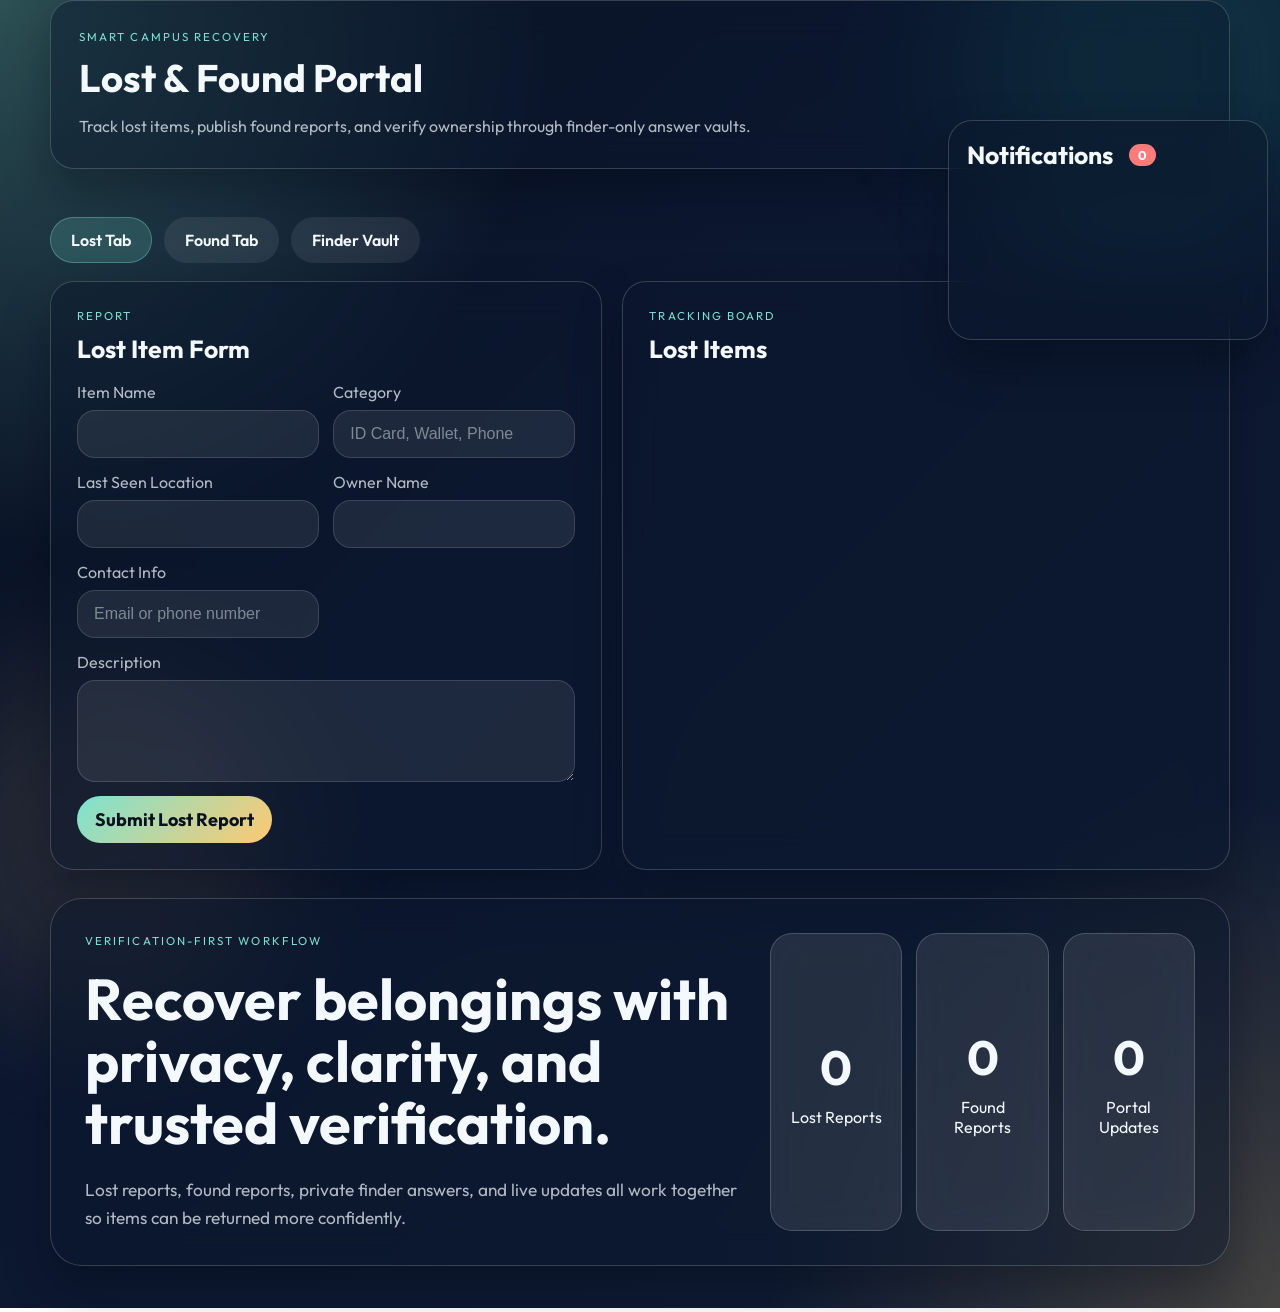
==== LOST&FOUNDPORTAL/frontend/index.html @ 56459ecd "Build lost and found portal" ====
<!DOCTYPE html>
<html lang="en">
<head>
    <meta charset="UTF-8">
    <meta name="viewport" content="width=device-width, initial-scale=1.0">
    <title>Lost &amp; Found Portal</title>
    <link rel="preconnect" href="https://fonts.googleapis.com">
    <link rel="preconnect" href="https://fonts.gstatic.com" crossorigin>
    <link href="https://fonts.googleapis.com/css2?family=Outfit:wght@300;400;500;600;700&display=swap" rel="stylesheet">
    <link rel="stylesheet" href="styles.css">
</head>
<body>
    <div class="ambient ambient-one"></div>
    <div class="ambient ambient-two"></div>

    <header class="shell glass">
        <div>
            <p class="eyebrow">Smart Campus Recovery</p>
            <h1>Lost &amp; Found Portal</h1>
            <p class="subtext">Track lost items, publish found reports, and verify ownership through finder-only answer vaults.</p>
        </div>
    </header>

    <main class="shell">
        <section class="tabs">
            <button class="tab active" data-tab="lost">Lost Tab</button>
            <button class="tab" data-tab="found">Found Tab</button>
            <button class="tab" data-tab="finder">Finder Vault</button>
        </section>

        <section class="workspace active" id="lostTab">
            <div class="grid two-column">
                <article class="glass panel">
                    <div class="panel-head">
                        <div>
                            <p class="eyebrow">Report</p>
                            <h3>Lost Item Form</h3>
                        </div>
                    </div>
                    <form id="lostForm" class="form-grid">
                        <label>
                            Item Name
                            <input type="text" name="item_name" required>
                        </label>
                        <label>
                            Category
                            <input type="text" name="category" placeholder="ID Card, Wallet, Phone" required>
                        </label>
                        <label>
                            Last Seen Location
                            <input type="text" name="location" required>
                        </label>
                        <label>
                            Owner Name
                            <input type="text" name="owner_name" required>
                        </label>
                        <label>
                            Contact Info
                            <input type="text" name="contact_info" placeholder="Email or phone number" required>
                        </label>
                        <label class="full-span">
                            Description
                            <textarea name="description" rows="4" required></textarea>
                        </label>
                        <button type="submit" class="primary-button">Submit Lost Report</button>
                    </form>
                </article>

                <article class="glass panel">
                    <div class="panel-head">
                        <div>
                            <p class="eyebrow">Tracking Board</p>
                            <h3>Lost Items</h3>
                        </div>
                    </div>
                    <div id="lostItemsList" class="card-list"></div>
                </article>
            </div>
        </section>

        <section class="workspace" id="foundTab">
            <div class="grid two-column">
                <article class="glass panel">
                    <div class="panel-head">
                        <div>
                            <p class="eyebrow">Report</p>
                            <h3>Found Item Form</h3>
                        </div>
                    </div>
                    <form id="foundForm" class="form-grid">
                        <label>
                            Item Name
                            <input type="text" name="item_name" required>
                        </label>
                        <label>
                            Category
                            <input type="text" name="category" required>
                        </label>
                        <label>
                            Found Location
                            <input type="text" name="location" required>
                        </label>
                        <label>
                            Finder Name
                            <input type="text" name="finder_name" required>
                        </label>
                        <label>
                            Finder Contact
                            <input type="text" name="finder_contact" placeholder="Email or phone number" required>
                        </label>
                        <label class="full-span">
                            Description
                            <textarea name="description" rows="3" required></textarea>
                        </label>

                        <div class="full-span verification-builder">
                            <div class="builder-head">
                                <div>
                                    <p class="eyebrow">Special Feature</p>
                                    <h4>Verification Questions</h4>
                                </div>
                                <button type="button" class="ghost-button" id="addQuestionButton">Add Question</button>
                            </div>
                            <p class="helper-text">Correct answers are stored privately and shown only inside the finder vault after entering the generated access key.</p>
                            <div id="questionList" class="question-list"></div>
                        </div>
                        <button type="submit" class="primary-button">Submit Found Report</button>
                    </form>
                    <div id="finderAccessResult" class="result-banner hidden"></div>
                </article>

                <article class="glass panel">
                    <div class="panel-head">
                        <div>
                            <p class="eyebrow">Public Feed</p>
                            <h3>Found Items</h3>
                        </div>
                    </div>
                    <div id="foundItemsList" class="card-list"></div>
                </article>
            </div>
        </section>

        <section class="workspace" id="finderTab">
            <div class="grid finder-grid">
                <article class="glass panel">
                    <div class="panel-head">
                        <div>
                            <p class="eyebrow">Private Access</p>
                            <h3>Open Finder Vault</h3>
                        </div>
                    </div>
                    <form id="finderAccessForm" class="form-grid">
                        <label>
                            Found Item ID
                            <input type="number" name="found_item_id" min="1" required>
                        </label>
                        <label>
                            Finder Access Key
                            <input type="text" name="access_key" required>
                        </label>
                        <button type="submit" class="primary-button">Unlock Answers</button>
                    </form>
                    <p class="helper-text">Use the private access key generated when the found item was created.</p>
                </article>

                <article class="glass panel" id="finderVaultPanel">
                    <div class="panel-head">
                        <div>
                            <p class="eyebrow">Finder-Only View</p>
                            <h3>Verification Answer Vault</h3>
                        </div>
                    </div>
                    <div id="finderVaultContent" class="empty-state">
                        Unlock a found item to view its stored verification answers and submitted claimant responses.
                    </div>
                </article>
            </div>
        </section>

        <section class="hero glass">
            <div class="hero-copy">
                <p class="eyebrow">Verification-first workflow</p>
                <h2>Recover belongings with privacy, clarity, and trusted verification.</h2>
                <p class="subtext">Lost reports, found reports, private finder answers, and live updates all work together so items can be returned more confidently.</p>
            </div>
            <div class="hero-metrics">
                <article class="metric glass-soft">
                    <span id="lostCount">0</span>
                    <p>Lost Reports</p>
                </article>
                <article class="metric glass-soft">
                    <span id="foundCount">0</span>
                    <p>Found Reports</p>
                </article>
                <article class="metric glass-soft">
                    <span id="updateCount">0</span>
                    <p>Portal Updates</p>
                </article>
            </div>
        </section>
    </main>

    <aside class="notification-rail">
        <div class="notification-panel glass" id="notificationPanel">
            <div class="panel-head notification-drag-handle" id="notificationDragHandle">
                <h3>Notifications <span class="badge" id="notificationBadge">0</span></h3>
            </div>
            <div id="notificationList" class="panel-body"></div>
        </div>
    </aside>

    <template id="questionRowTemplate">
        <div class="question-row glass-soft">
            <label>
                Question
                <input type="text" class="question-input" required>
            </label>
            <label>
                Correct Answer
                <input type="text" class="answer-input" required>
            </label>
            <button type="button" class="ghost-button remove-question">Remove</button>
        </div>
    </template>

    <script src="script.js"></script>
</body>
</html>
---- LOST&FOUNDPORTAL/frontend/styles.css ----
:root {
    --bg: #09111f;
    --bg-secondary: #101d34;
    --accent: #7ce2d0;
    --accent-strong: #29c7aa;
    --accent-warm: #ffc971;
    --text: #f4f8ff;
    --muted: rgba(244, 248, 255, 0.72);
    --glass: rgba(12, 24, 45, 0.48);
    --glass-soft: rgba(255, 255, 255, 0.1);
    --border: rgba(255, 255, 255, 0.18);
    --shadow: 0 22px 45px rgba(3, 8, 20, 0.35);
    --radius: 24px;
}

* {
    box-sizing: border-box;
}

body {
    margin: 0;
    min-height: 100vh;
    font-family: "Outfit", sans-serif;
    font-size: 18px;
    color: var(--text);
    background:
        radial-gradient(circle at top left, rgba(124, 226, 208, 0.3), transparent 30%),
        radial-gradient(circle at bottom right, rgba(255, 201, 113, 0.22), transparent 28%),
        linear-gradient(135deg, var(--bg) 0%, #0c1730 38%, var(--bg-secondary) 100%);
    position: relative;
}

.ambient {
    position: fixed;
    width: 360px;
    height: 360px;
    border-radius: 50%;
    filter: blur(70px);
    opacity: 0.4;
    pointer-events: none;
}

.ambient-one {
    top: -120px;
    right: -40px;
    background: rgba(41, 199, 170, 0.45);
}

.ambient-two {
    left: -80px;
    bottom: -120px;
    background: rgba(255, 201, 113, 0.28);
}

.shell {
    width: min(1180px, calc(100% - 32px));
    margin: 0 auto;
}

.glass,
.glass-soft {
    background: var(--glass);
    backdrop-filter: blur(18px);
    -webkit-backdrop-filter: blur(18px);
    border: 1px solid var(--border);
    box-shadow: var(--shadow);
}

.glass-soft {
    background: var(--glass-soft);
    box-shadow: none;
}

header {
    margin-top: 24px;
    padding: 28px;
    border-radius: var(--radius);
    display: flex;
    justify-content: space-between;
    gap: 24px;
    align-items: flex-start;
    position: relative;
}

h1,
h2,
h3,
h4,
h5,
p {
    margin: 0;
}

h1 {
    font-size: clamp(2.1rem, 3vw, 2.8rem);
}

h2 {
    font-size: clamp(2.4rem, 4.5vw, 4.2rem);
    line-height: 1.08;
}

h3 {
    font-size: 1.55rem;
}

h4 {
    font-size: 1.2rem;
}

p,
label,
input,
textarea,
select,
button {
    font-size: 1rem;
}

.eyebrow {
    text-transform: uppercase;
    letter-spacing: 0.18em;
    font-size: 0.72rem;
    color: var(--accent);
    margin-bottom: 10px;
}

.subtext {
    margin-top: 12px;
    color: var(--muted);
    max-width: 720px;
    line-height: 1.6;
}

.notification-rail {
    position: fixed;
    top: 120px;
    right: 12px;
    width: 320px;
    z-index: 1200;
}

.primary-button,
.secondary-button,
.ghost-button,
.tab,
button {
    font: inherit;
    border: none;
    cursor: pointer;
    transition: transform 0.2s ease, background 0.2s ease, border-color 0.2s ease;
}

.primary-button,
.secondary-button {
    border-radius: 999px;
    padding: 12px 18px;
}

.secondary-button {
    background: rgba(255, 255, 255, 0.12);
    color: var(--text);
    border: 1px solid rgba(255, 255, 255, 0.2);
}

.primary-button {
    background: linear-gradient(135deg, var(--accent), var(--accent-warm));
    color: #07111f;
    font-weight: 700;
    justify-self: start;
}

.ghost-button {
    background: transparent;
    color: var(--muted);
    border: 1px solid rgba(255, 255, 255, 0.12);
    border-radius: 999px;
    padding: 10px 14px;
}

button:hover,
.tab:hover {
    transform: translateY(-1px);
}

.badge {
    margin-left: 8px;
    background: #ff7b7b;
    color: white;
    border-radius: 999px;
    padding: 3px 9px;
    font-size: 0.8rem;
}

.notification-panel {
    position: relative;
    width: 100%;
    border-radius: 24px;
    padding: 18px;
    min-height: 220px;
    max-height: none;
    overflow: visible;
    z-index: 1200;
    cursor: default;
}

.notification-drag-handle {
    cursor: move;
    user-select: none;
}

.notification-panel h3 {
    display: flex;
    align-items: center;
    gap: 8px;
}

.hidden {
    display: none !important;
}

.panel-head,
.builder-head,
.item-head,
.meta-row,
.panel-body,
.vault-actions,
.vault-header {
    display: flex;
    justify-content: space-between;
    gap: 14px;
    align-items: center;
}

.panel-body,
.vault-actions {
    flex-direction: column;
    align-items: stretch;
}

#notificationList {
    max-height: 70vh;
    overflow-y: auto;
    padding-right: 6px;
}

main {
    padding: 28px 0 42px;
}

.hero {
    border-radius: 32px;
    padding: 34px;
    margin-top: 28px;
    display: grid;
    grid-template-columns: minmax(0, 1.4fr) minmax(280px, 0.9fr);
    gap: 24px;
    align-items: stretch;
}

.hero-copy {
    display: grid;
    align-content: center;
    gap: 10px;
}

.hero .subtext {
    font-size: 1.08rem;
    max-width: 760px;
}

.hero-metrics {
    display: grid;
    grid-template-columns: repeat(3, minmax(0, 1fr));
    gap: 14px;
}

.metric {
    border-radius: 22px;
    padding: 24px 18px;
    text-align: center;
    display: grid;
    align-content: center;
    min-height: 150px;
}

.metric span {
    display: block;
    font-size: clamp(2rem, 4vw, 3rem);
    font-weight: 700;
    margin-bottom: 10px;
}

.metric p {
    font-size: 1rem;
}

.tabs {
    margin: 20px 0 18px;
    display: flex;
    gap: 12px;
    flex-wrap: wrap;
}

.tab {
    padding: 12px 20px;
    border-radius: 999px;
    background: rgba(255, 255, 255, 0.08);
    color: var(--text);
    border: 1px solid transparent;
    font-size: 1rem;
    font-weight: 600;
}

.tab.active {
    background: rgba(124, 226, 208, 0.18);
    border-color: rgba(124, 226, 208, 0.35);
}

.workspace {
    display: none;
}

.workspace.active {
    display: block;
}

.grid {
    display: grid;
    gap: 20px;
}

.two-column {
    grid-template-columns: minmax(320px, 1fr) minmax(360px, 1.1fr);
}

.finder-grid {
    grid-template-columns: minmax(320px, 0.8fr) minmax(380px, 1.2fr);
}

.panel {
    border-radius: var(--radius);
    padding: 26px;
}

.form-grid,
.question-list,
.card-list,
.vault-content,
.claim-answers {
    display: grid;
    gap: 14px;
}

.form-grid label,
.question-row label,
.question-preview label {
    display: grid;
    gap: 8px;
    color: var(--muted);
    font-size: 1rem;
}

.form-grid {
    margin-top: 18px;
    grid-template-columns: repeat(2, minmax(0, 1fr));
}

.full-span {
    grid-column: 1 / -1;
}

input,
textarea,
select {
    width: 100%;
    border: 1px solid rgba(255, 255, 255, 0.14);
    background: rgba(255, 255, 255, 0.08);
    border-radius: 18px;
    padding: 14px 16px;
    color: var(--text);
    outline: none;
    font-size: 1rem;
}

textarea {
    resize: vertical;
}

input::placeholder,
textarea::placeholder {
    color: rgba(244, 248, 255, 0.46);
}

.verification-builder {
    padding: 18px;
    border-radius: 22px;
    background: rgba(255, 255, 255, 0.05);
    border: 1px solid rgba(255, 255, 255, 0.08);
}

.helper-text {
    color: var(--muted);
    margin: 8px 0 0;
    line-height: 1.5;
}

.question-row,
.item-card,
.notification-item,
.claim-card {
    border-radius: 20px;
    padding: 16px;
}

.question-row {
    display: grid;
    grid-template-columns: 1fr 1fr auto;
    gap: 12px;
    align-items: end;
}

.item-card p,
.notification-item p,
.claim-card p {
    color: var(--muted);
    line-height: 1.5;
}

.status-chip,
.notification-type {
    padding: 8px 12px;
    border-radius: 999px;
    background: rgba(124, 226, 208, 0.16);
    border: 1px solid rgba(124, 226, 208, 0.25);
    font-size: 0.92rem;
    white-space: nowrap;
}

.meta-row {
    margin: 12px 0;
    color: var(--muted);
    flex-wrap: wrap;
}

.question-preview {
    margin-top: 12px;
    display: grid;
    gap: 12px;
}

.claim-form {
    margin-top: 14px;
    display: grid;
    gap: 12px;
}

.result-banner,
.empty-state {
    margin-top: 18px;
    padding: 18px;
    border-radius: 20px;
    border: 1px solid rgba(124, 226, 208, 0.22);
    background: rgba(124, 226, 208, 0.12);
    color: var(--text);
    line-height: 1.6;
}

.empty-state {
    background: rgba(255, 255, 255, 0.06);
    border-color: rgba(255, 255, 255, 0.1);
}

.compact {
    margin-top: 0;
}

.vault-row {
    display: flex;
    justify-content: space-between;
    gap: 16px;
    align-items: center;
    padding: 12px 14px;
    border-radius: 16px;
    background: rgba(255, 255, 255, 0.06);
}

.vault-section {
    display: grid;
    gap: 12px;
}

.status-form {
    display: flex;
    gap: 10px;
    flex-wrap: wrap;
}

small {
    color: rgba(244, 248, 255, 0.58);
}

@media (max-width: 980px) {
    header {
        flex-direction: column;
    }

    .two-column,
    .finder-grid {
        grid-template-columns: 1fr;
    }

    .hero {
        grid-template-columns: 1fr;
    }

    .hero-metrics {
        grid-template-columns: repeat(3, minmax(0, 1fr));
    }

    .form-grid {
        grid-template-columns: 1fr;
    }

    .question-row {
        grid-template-columns: 1fr;
    }

    .notification-rail {
        position: static;
        width: min(100% - 32px, 1180px);
        margin: 18px auto 0;
    }

    .notification-panel {
        width: 100%;
    }
}

@media (max-width: 640px) {
    .shell {
        width: min(100% - 20px, 1180px);
    }

    header,
    .panel,
    .hero {
        padding: 20px;
    }

    .hero-metrics {
        grid-template-columns: 1fr;
    }

    .status-form {
        flex-direction: column;
    }
}
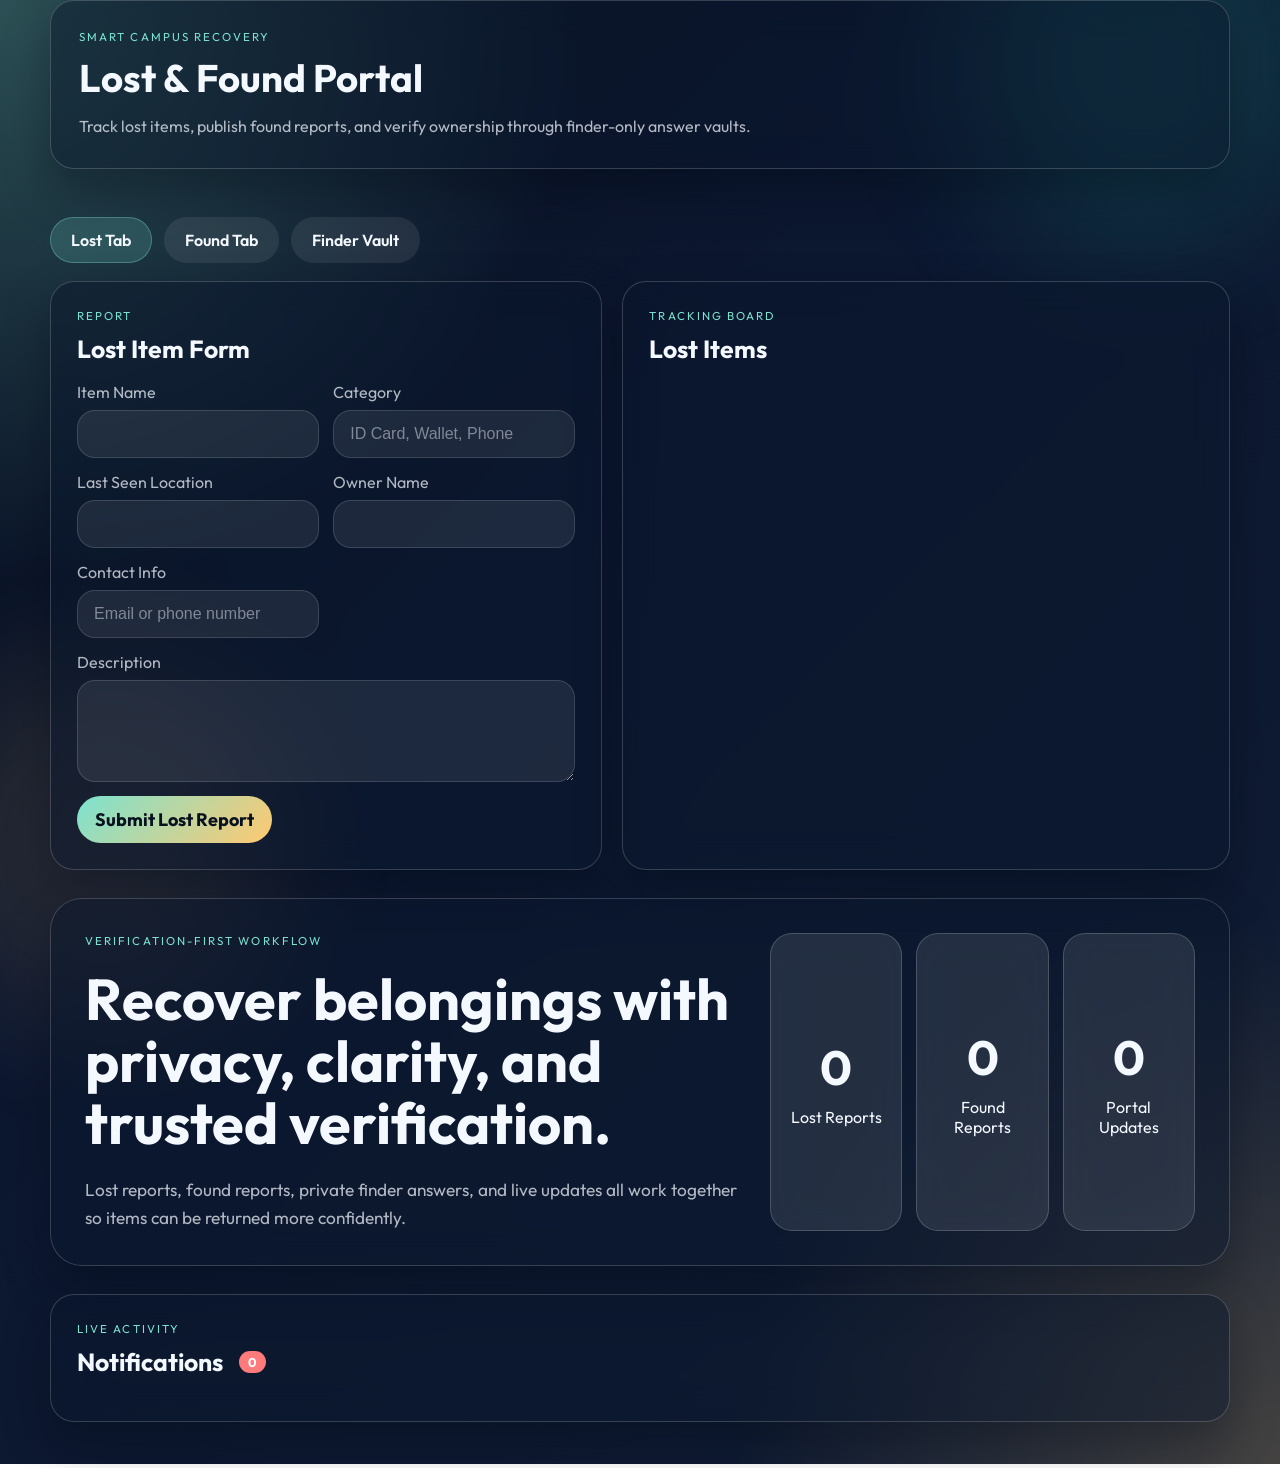
==== commit bdf61b66: "Move notifications to page bottom" ====
--- a/LOST&FOUNDPORTAL/frontend/index.html
+++ b/LOST&FOUNDPORTAL/frontend/index.html
@@ -129,15 +129,40 @@
                     <div id="finderAccessResult" class="result-banner hidden"></div>
                 </article>
 
-                <article class="glass panel">
-                    <div class="panel-head">
-                        <div>
-                            <p class="eyebrow">Public Feed</p>
-                            <h3>Found Items</h3>
-                        </div>
-                    </div>
-                    <div id="foundItemsList" class="card-list"></div>
-                </article>
+                <div class="grid public-found-column">
+                    <article class="glass panel">
+                        <div class="panel-head">
+                            <div>
+                                <p class="eyebrow">Public Feed</p>
+                                <h3>Found Items</h3>
+                            </div>
+                        </div>
+                        <div id="foundItemsList" class="card-list"></div>
+                    </article>
+
+                    <article class="glass panel">
+                        <div class="panel-head">
+                            <div>
+                                <p class="eyebrow">Claimant Access</p>
+                                <h3>Check Claim Status</h3>
+                            </div>
+                        </div>
+                        <form id="claimStatusForm" class="form-grid">
+                            <label>
+                                Claim ID
+                                <input type="number" name="claim_id" min="1" required>
+                            </label>
+                            <label>
+                                Claimant Contact
+                                <input type="text" name="claimant_contact" placeholder="Same email or phone used in claim" required>
+                            </label>
+                            <button type="submit" class="secondary-button">Check Status</button>
+                        </form>
+                        <div id="claimStatusResult" class="empty-state compact">
+                            Enter your claim ID and the same contact you used while submitting the claim.
+                        </div>
+                    </article>
+                </div>
             </div>
         </section>
 
@@ -199,16 +224,17 @@
                 </article>
             </div>
         </section>
+
+        <section class="notification-section glass" id="notificationPanel">
+            <div class="panel-head">
+                <div>
+                    <p class="eyebrow">Live Activity</p>
+                    <h3>Notifications <span class="badge" id="notificationBadge">0</span></h3>
+                </div>
+            </div>
+            <div id="notificationList" class="panel-body"></div>
+        </section>
     </main>
-
-    <aside class="notification-rail">
-        <div class="notification-panel glass" id="notificationPanel">
-            <div class="panel-head notification-drag-handle" id="notificationDragHandle">
-                <h3>Notifications <span class="badge" id="notificationBadge">0</span></h3>
-            </div>
-            <div id="notificationList" class="panel-body"></div>
-        </div>
-    </aside>
 
     <template id="questionRowTemplate">
         <div class="question-row glass-soft">
--- a/LOST&FOUNDPORTAL/frontend/styles.css
+++ b/LOST&FOUNDPORTAL/frontend/styles.css
@@ -132,14 +132,6 @@
     line-height: 1.6;
 }
 
-.notification-rail {
-    position: fixed;
-    top: 120px;
-    right: 12px;
-    width: 320px;
-    z-index: 1200;
-}
-
 .primary-button,
 .secondary-button,
 .ghost-button,
@@ -192,24 +184,13 @@
     font-size: 0.8rem;
 }
 
-.notification-panel {
-    position: relative;
-    width: 100%;
+.notification-section {
+    margin-top: 28px;
     border-radius: 24px;
-    padding: 18px;
-    min-height: 220px;
-    max-height: none;
-    overflow: visible;
-    z-index: 1200;
-    cursor: default;
-}
-
-.notification-drag-handle {
-    cursor: move;
-    user-select: none;
-}
-
-.notification-panel h3 {
+    padding: 26px;
+}
+
+.notification-section h3 {
     display: flex;
     align-items: center;
     gap: 8px;
@@ -239,7 +220,8 @@
 }
 
 #notificationList {
-    max-height: 70vh;
+    margin-top: 18px;
+    max-height: 360px;
     overflow-y: auto;
     padding-right: 6px;
 }
@@ -330,6 +312,10 @@
     gap: 20px;
 }
 
+.public-found-column {
+    align-content: start;
+}
+
 .two-column {
     grid-template-columns: minmax(320px, 1fr) minmax(360px, 1.1fr);
 }
@@ -347,7 +333,8 @@
 .question-list,
 .card-list,
 .vault-content,
-.claim-answers {
+.claim-answers,
+.claim-review-actions {
     display: grid;
     gap: 14px;
 }
@@ -455,6 +442,10 @@
     gap: 12px;
 }
 
+.claim-review-actions {
+    grid-template-columns: repeat(2, minmax(0, 1fr));
+}
+
 .result-banner,
 .empty-state {
     margin-top: 18px;
@@ -475,6 +466,26 @@
     margin-top: 0;
 }
 
+.success-banner {
+    border-color: rgba(124, 226, 208, 0.36);
+    background: rgba(124, 226, 208, 0.18);
+}
+
+.claim-status-copy {
+    margin-top: 10px;
+    line-height: 1.5;
+}
+
+.approval-card {
+    display: grid;
+    gap: 6px;
+    margin-top: 14px;
+    padding: 14px;
+    border-radius: 18px;
+    background: rgba(7, 17, 31, 0.24);
+    border: 1px solid rgba(255, 255, 255, 0.1);
+}
+
 .vault-row {
     display: flex;
     justify-content: space-between;
@@ -526,15 +537,6 @@
         grid-template-columns: 1fr;
     }
 
-    .notification-rail {
-        position: static;
-        width: min(100% - 32px, 1180px);
-        margin: 18px auto 0;
-    }
-
-    .notification-panel {
-        width: 100%;
-    }
 }
 
 @media (max-width: 640px) {
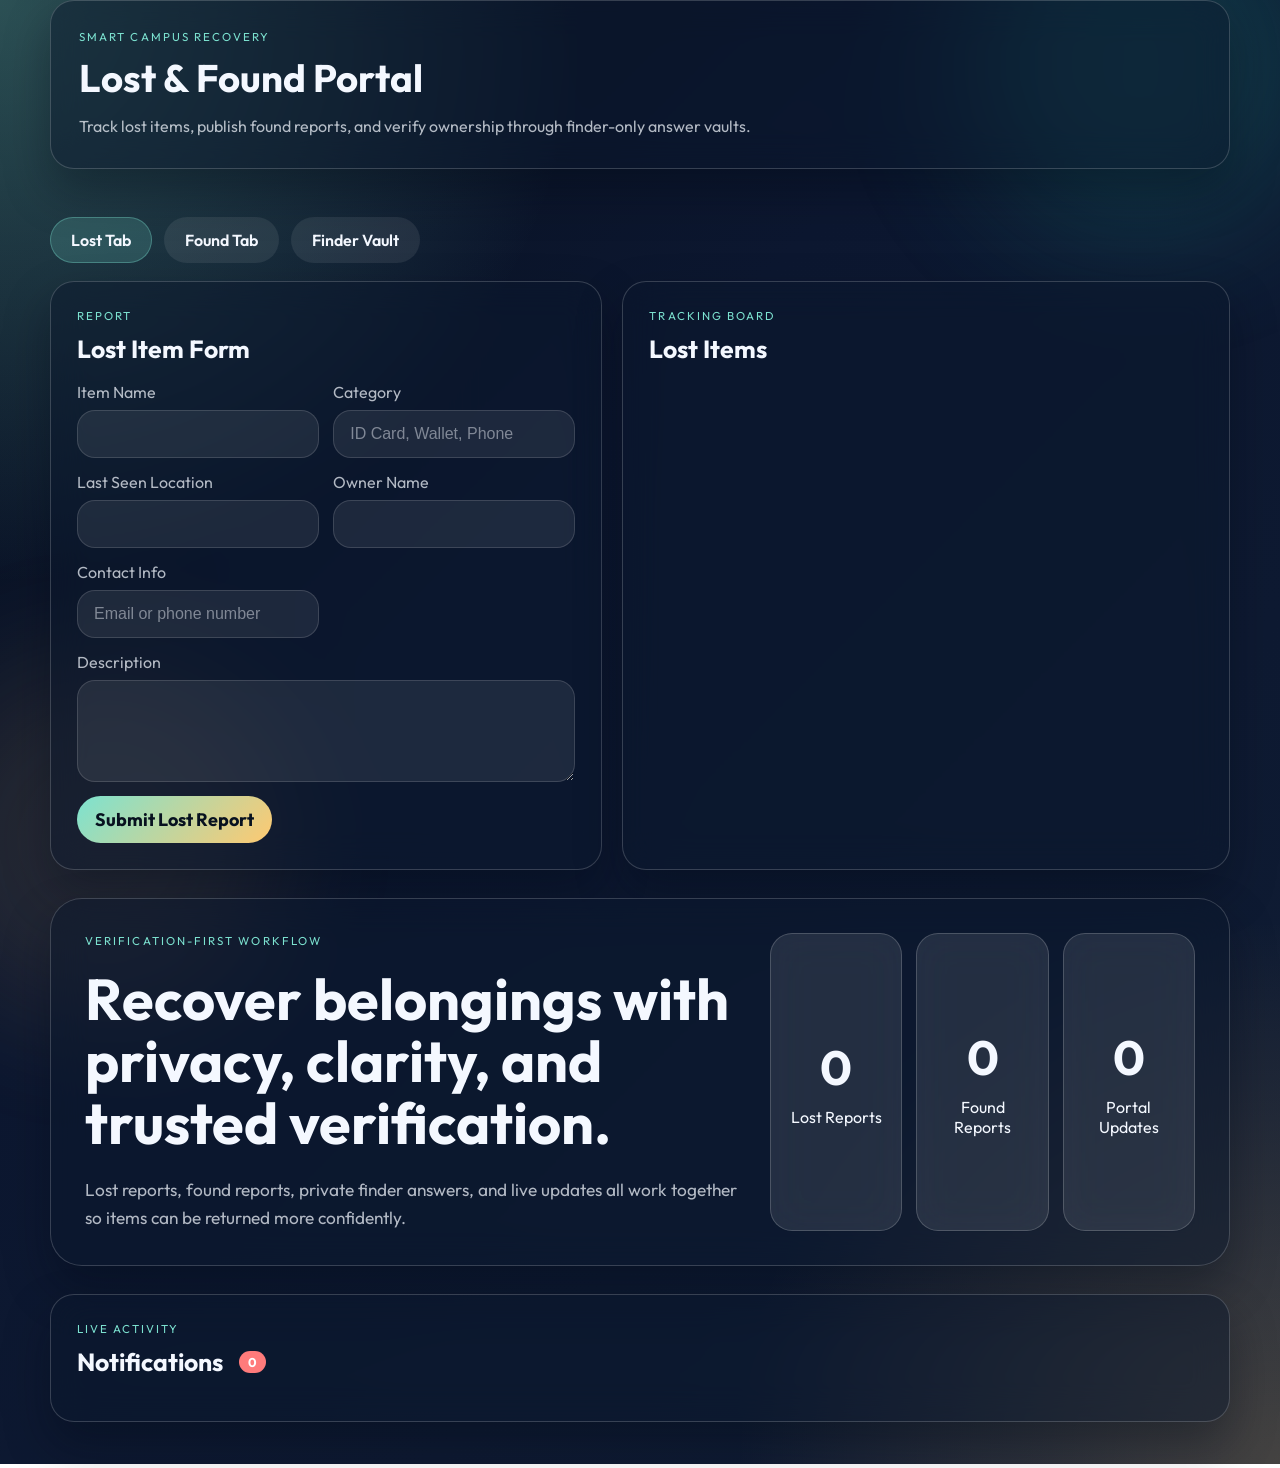
==== commit e5aef920: "Remove found item description field" ====
--- a/LOST&FOUNDPORTAL/frontend/index.html
+++ b/LOST&FOUNDPORTAL/frontend/index.html
@@ -108,11 +108,6 @@
                             Finder Contact
                             <input type="text" name="finder_contact" placeholder="Email or phone number" required>
                         </label>
-                        <label class="full-span">
-                            Description
-                            <textarea name="description" rows="3" required></textarea>
-                        </label>
-
                         <div class="full-span verification-builder">
                             <div class="builder-head">
                                 <div>
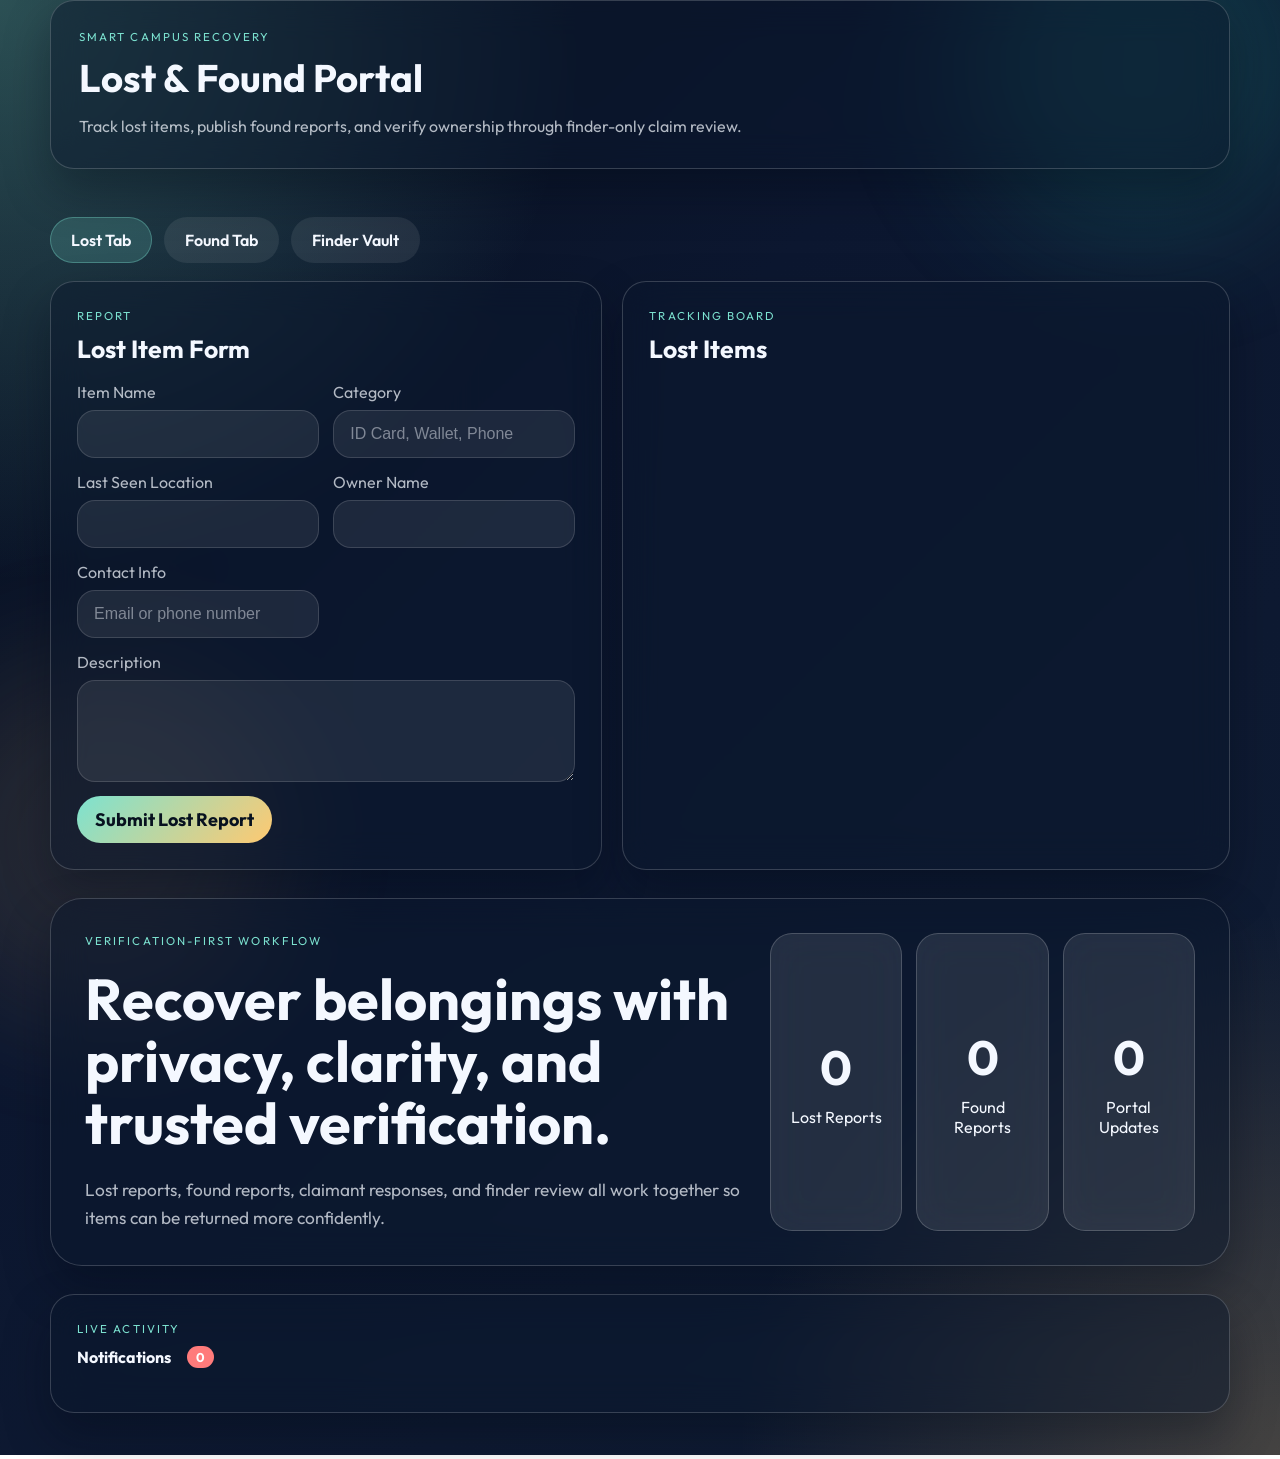
==== commit ac552dec: "Simplify found item verification flow" ====
--- a/LOST&FOUNDPORTAL/frontend/index.html
+++ b/LOST&FOUNDPORTAL/frontend/index.html
@@ -17,7 +17,7 @@
         <div>
             <p class="eyebrow">Smart Campus Recovery</p>
             <h1>Lost &amp; Found Portal</h1>
-            <p class="subtext">Track lost items, publish found reports, and verify ownership through finder-only answer vaults.</p>
+            <p class="subtext">Track lost items, publish found reports, and verify ownership through finder-only claim review.</p>
         </div>
     </header>
 
@@ -116,7 +116,7 @@
                                 </div>
                                 <button type="button" class="ghost-button" id="addQuestionButton">Add Question</button>
                             </div>
-                            <p class="helper-text">Correct answers are stored privately and shown only inside the finder vault after entering the generated access key.</p>
+                            <p class="helper-text">Add the questions a real owner should be able to answer. Claimants answer these later, and the finder reviews the responses in the vault.</p>
                             <div id="questionList" class="question-list"></div>
                         </div>
                         <button type="submit" class="primary-button">Submit Found Report</button>
@@ -179,7 +179,7 @@
                             Finder Access Key
                             <input type="text" name="access_key" required>
                         </label>
-                        <button type="submit" class="primary-button">Unlock Answers</button>
+                        <button type="submit" class="primary-button">Open Review Panel</button>
                     </form>
                     <p class="helper-text">Use the private access key generated when the found item was created.</p>
                 </article>
@@ -188,11 +188,11 @@
                     <div class="panel-head">
                         <div>
                             <p class="eyebrow">Finder-Only View</p>
-                            <h3>Verification Answer Vault</h3>
+                            <h3>Claim Review Vault</h3>
                         </div>
                     </div>
                     <div id="finderVaultContent" class="empty-state">
-                        Unlock a found item to view its stored verification answers and submitted claimant responses.
+                        Open a found item to review its verification questions and submitted claimant responses.
                     </div>
                 </article>
             </div>
@@ -202,7 +202,7 @@
             <div class="hero-copy">
                 <p class="eyebrow">Verification-first workflow</p>
                 <h2>Recover belongings with privacy, clarity, and trusted verification.</h2>
-                <p class="subtext">Lost reports, found reports, private finder answers, and live updates all work together so items can be returned more confidently.</p>
+                <p class="subtext">Lost reports, found reports, claimant responses, and finder review all work together so items can be returned more confidently.</p>
             </div>
             <div class="hero-metrics">
                 <article class="metric glass-soft">
@@ -237,10 +237,6 @@
                 Question
                 <input type="text" class="question-input" required>
             </label>
-            <label>
-                Correct Answer
-                <input type="text" class="answer-input" required>
-            </label>
             <button type="button" class="ghost-button remove-question">Remove</button>
         </div>
     </template>
--- a/LOST&FOUNDPORTAL/frontend/styles.css
+++ b/LOST&FOUNDPORTAL/frontend/styles.css
@@ -131,7 +131,6 @@
     max-width: 720px;
     line-height: 1.6;
 }
-
 .primary-button,
 .secondary-button,
 .ghost-button,
@@ -194,6 +193,7 @@
     display: flex;
     align-items: center;
     gap: 8px;
+    font-size: 1rem;
 }
 
 .hidden {
@@ -223,7 +223,32 @@
     margin-top: 18px;
     max-height: 360px;
     overflow-y: auto;
-    padding-right: 6px;
+    padding-right: 4px;
+}
+
+.notification-item {
+    padding: 12px;
+}
+
+.notification-item .item-head {
+    gap: 8px;
+    align-items: flex-start;
+}
+
+.notification-item strong,
+.notification-item p,
+.notification-item small,
+.notification-type {
+    font-size: 0.82rem;
+}
+
+.notification-item p {
+    margin-top: 6px;
+    line-height: 1.35;
+}
+
+.notification-type {
+    padding: 5px 8px;
 }
 
 main {
@@ -402,7 +427,7 @@
 
 .question-row {
     display: grid;
-    grid-template-columns: 1fr 1fr auto;
+    grid-template-columns: minmax(0, 1fr) auto;
     gap: 12px;
     align-items: end;
 }
@@ -507,8 +532,40 @@
     flex-wrap: wrap;
 }
 
+.claim-actions {
+    display: flex;
+    gap: 10px;
+    flex-wrap: wrap;
+    margin-top: 12px;
+}
+
+.contact-card {
+    margin-top: 10px;
+    padding: 12px 14px;
+    border-radius: 16px;
+    background: rgba(124, 226, 208, 0.14);
+    border: 1px solid rgba(124, 226, 208, 0.28);
+}
+
 small {
     color: rgba(244, 248, 255, 0.58);
+}
+
+@media (max-width: 1320px) {
+    .notification-rail {
+        position: static;
+        width: min(100% - 32px, 1180px);
+        margin: 18px auto 0;
+    }
+
+    .notification-panel {
+        width: 100%;
+        max-height: 220px;
+    }
+
+    #notificationList {
+        max-height: 150px;
+    }
 }
 
 @media (max-width: 980px) {
